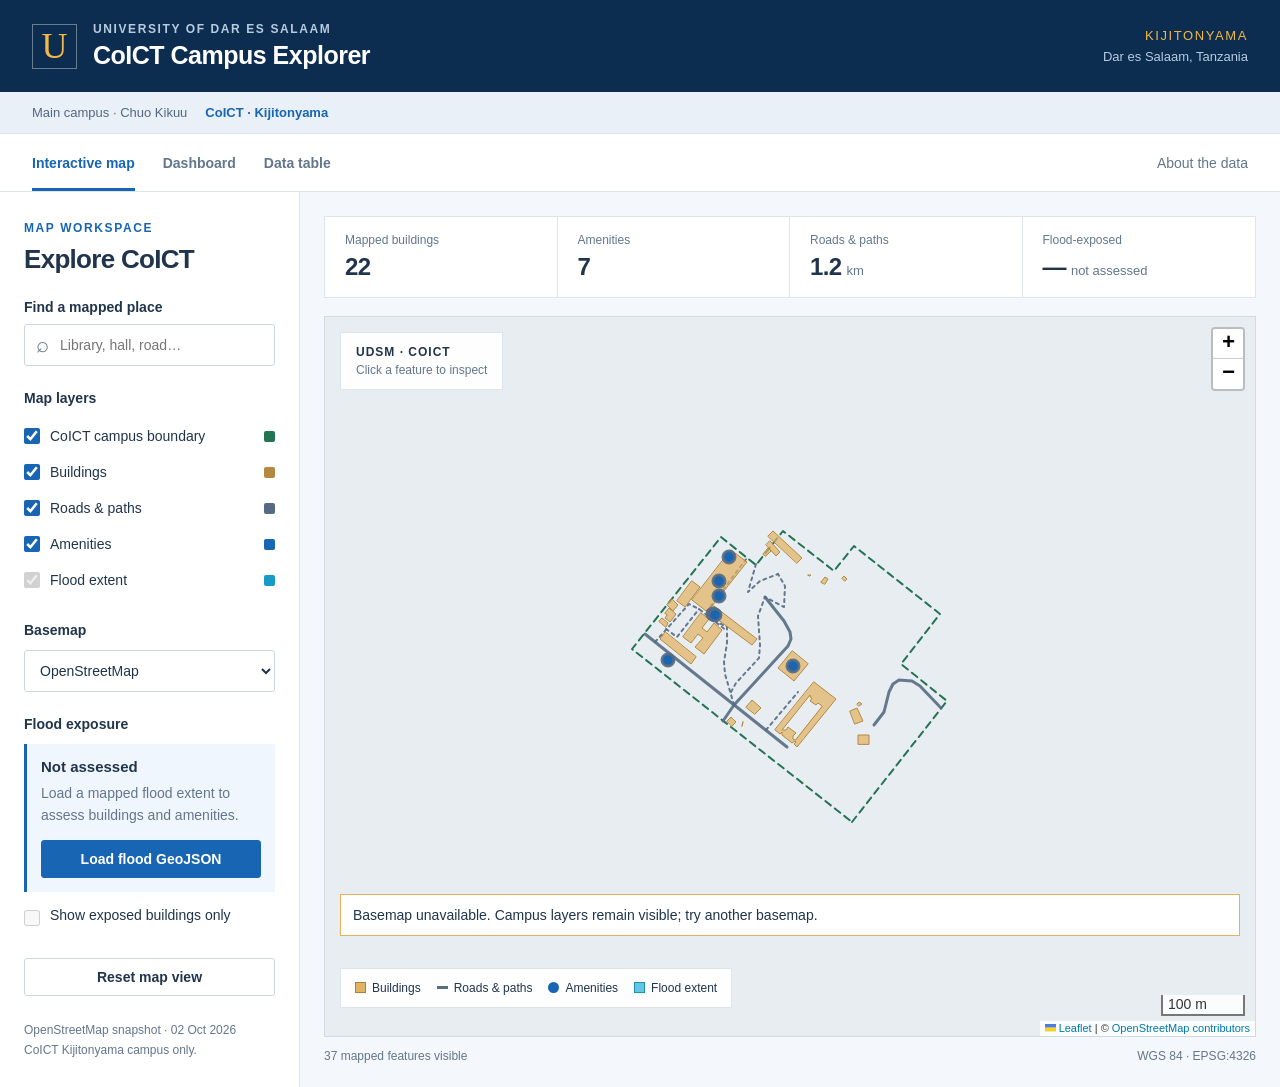
==== docs/coict/index.html @ 193e0d1c "Add complete Main Campus and CoICT explorers with Pages-ready website and source data" ====
<!doctype html>
<html lang="en"><head><meta charset="UTF-8"><meta name="viewport" content="width=device-width,initial-scale=1"><title>UDSM CoICT Campus Explorer</title><meta name="description" content="Explore CoICT Kijitonyama campus buildings, roads and amenities, and assess exposure using a flood-extent GeoJSON layer."><link rel="icon" type="image/svg+xml" href="data:image/svg+xml,%3Csvg xmlns='http://www.w3.org/2000/svg' viewBox='0 0 32 32'%3E%3Crect width='32' height='32' rx='4' fill='%230c2c50'/%3E%3Cpath d='M5 11l11-6 11 6-11 6zM8 17v7h16v-7M16 17v7' fill='none' stroke='%23f2b847' stroke-width='2'/%3E%3C/svg%3E"><link rel="stylesheet" href="../vendor/leaflet.css"><link rel="stylesheet" href="../styles.css"></head>
<body><header class="masthead"><div class="brandmark" aria-hidden="true">U</div><div><div class="eyebrow">UNIVERSITY OF DAR ES SALAAM</div><h1>CoICT Campus Explorer</h1></div><div class="location">KIJITONYAMA <span>Dar es Salaam, Tanzania</span></div></header>
<nav class="campus-nav" aria-label="Choose campus"><a href="../">Main campus · Chuo Kikuu</a><a class="active" aria-current="page" href="./">CoICT · Kijitonyama</a></nav>
<nav class="tabs" aria-label="Explorer views"><button class="active" data-view="map" aria-current="page">Interactive map</button><button data-view="dashboard">Dashboard</button><button data-view="table">Data table</button><button class="about-link" id="aboutBtn">About the data</button></nav>
<div id="loadState" role="status" class="loading">Loading campus map and infrastructure…</div>
<main id="app" hidden><section class="view active" id="view-map"><aside class="sidebar"><div class="sidebar-title"><span class="eyebrow">MAP WORKSPACE</span><h2>Explore CoICT</h2></div><label for="search" class="field-label">Find a mapped place</label><div class="searchbox"><span aria-hidden="true">⌕</span><input id="search" placeholder="Library, hall, road…" type="search"></div><div class="section-label">Map layers</div><div id="layerControls"></div><div class="section-label">Basemap</div><select id="basemap" aria-label="Basemap"><option value="street">OpenStreetMap</option><option value="light">Light map · CARTO</option><option value="satellite">Satellite · Esri</option></select><div class="section-label">Flood exposure</div><div class="flood-info"><strong id="floodLabel">Not assessed</strong><p id="floodDescription">Load a mapped flood extent to assess buildings and amenities.</p><label class="button primary file-button" for="floodFile">Load flood GeoJSON<input id="floodFile" type="file" accept=".geojson,.json,application/geo+json,application/json"></label><button id="clearFlood" class="textbutton" hidden>Remove flood layer</button></div><label class="checkrow exposure-only"><input type="checkbox" id="exposedOnly" disabled><span>Show exposed buildings only</span></label><p id="analysisStatus" role="status" class="notice"></p><button id="reset" class="button full">Reset map view</button><div class="source-note">OpenStreetMap snapshot · 02 Oct 2026<br>CoICT Kijitonyama campus only.</div></aside><div class="map-workspace"><div class="map-summary" id="mapSummary"></div><div class="map-frame"><div id="map" role="region" aria-label="Interactive map of UDSM CoICT Kijitonyama Campus"></div><div class="map-caption">UDSM · COICT <span>Click a feature to inspect</span></div><div class="legend" aria-label="Map legend"><span><i class="legend-building"></i>Buildings</span><span><i class="legend-road"></i>Roads & paths</span><span><i class="legend-amenity"></i>Amenities</span><span><i class="legend-flood"></i>Flood extent</span></div><div id="tileWarning" class="tile-warning" hidden>Basemap unavailable. Campus layers remain visible; try another basemap.</div></div><div class="map-foot"><span id="visibleCount"></span><span>WGS 84 · EPSG:4326</span></div></div></section>
<section class="view page" id="view-dashboard"><div class="page-heading"><div class="eyebrow">CAMPUS OVERVIEW</div><h2>Infrastructure & exposure</h2><p>Mapped features within the CoICT Kijitonyama campus boundary.</p></div><div id="metrics" class="metrics"></div><div class="dashboard-grid"><article class="panel"><div class="panel-header"><h3>Buildings by recorded type</h3><span>Footprints</span></div><div id="buildingChart"></div></article><article class="panel"><div class="panel-header"><h3>Amenities by category</h3><span>Mapped features</span></div><div id="amenityChart"></div></article><article class="panel"><div class="panel-header"><h3>Road & path network</h3><span>Length in km</span></div><div id="roadChart"></div></article><article class="panel exposure-panel"><div class="panel-header"><h3>Flood exposure</h3><span id="floodTag">No layer loaded</span></div><div id="floodPanel"></div></article></div><div class="dashboard-note">A missing map feature does not mean a facility does not exist. Exposure is geometric overlap with the supplied flood polygon; it does not describe flood depth, damage or building safety.</div></section>
<section class="view page" id="view-table"><div class="page-heading"><div class="eyebrow">CAMPUS RECORDS</div><h2>Infrastructure data</h2><p>Inspect mapped records and export the current selection.</p></div><div class="table-tools"><label>Feature layer<select id="tableLayer"><option value="amenities">Amenities</option><option value="buildings">Buildings</option><option value="roads">Roads & paths</option></select></label><label class="table-search">Search records<input id="tableSearch" type="search" placeholder="Search name, type or OSM ID"></label><button id="export" class="button primary">Download CSV</button></div><div class="table-wrap"><table><thead><tr><th scope="col"><button data-sort="name">Name ↕</button></th><th scope="col"><button data-sort="category">Type ↕</button></th><th scope="col">OSM ID</th><th scope="col">Flood exposure</th><th scope="col">Map</th></tr></thead><tbody id="records"></tbody></table></div><div class="pagination"><span id="tableCount"></span><div><button id="prev" class="button">Previous</button><span id="pageNumber"></span><button id="next" class="button">Next</button></div></div></section></main>
<dialog id="about"><div class="dialog-heading"><h2>About the data</h2><button id="closeAbout" aria-label="Close data information">×</button></div><p>An independent campus explorer inspired by the Tabata Flood & Infrastructure Explorer. This is not an official UDSM service.</p><h3>Campus infrastructure</h3><p>OpenStreetMap snapshot retrieved on 2 October 2026. Features are selected within the mapped CoICT Kijitonyama campus polygon in OpenStreetMap (way 478260661). This is a community-mapped campus extent, not a surveyed university ownership boundary. Roads are clipped to this boundary; buildings are selected by a point inside each footprint.</p><p>Counts represent mapped OSM objects. Missing features, unnamed buildings and duplicated facility records are possible. “Unspecified” means the source records a building without a specific type.</p><h3>Flood analysis</h3><p>No flood hazard dataset is bundled. Load a WGS 84 (EPSG:4326) GeoJSON Polygon or MultiPolygon, Feature or FeatureCollection exported from QGIS. Maximum file size: 5 MB. Mixed geometry collections are not accepted.</p><p>A building is exposed if any part of its footprint intersects a supplied flood polygon. An amenity is exposed if its mapped point is within or on a flood polygon. Analysis runs locally in your browser; files are not uploaded. Results are not a flood forecast or a safety assessment.</p><div class="source-links"><a href="https://www.openstreetmap.org/way/478260661" target="_blank" rel="noopener">OSM CoICT campus boundary</a><a href="https://www.udsm.ac.tz/directorate-students-services/coict-hostels" target="_blank" rel="noopener">UDSM CoICT information</a><a href="https://www.openstreetmap.org/copyright" target="_blank" rel="noopener">© OpenStreetMap contributors · ODbL</a></div></dialog>
<script src="../vendor/leaflet.js"></script><script src="../vendor/turf.min.js"></script><script src="../analysis.js"></script><script src="config.js"></script><script src="../app.js"></script></body></html>
---- docs/vendor/leaflet.css ----
/* required styles */

.leaflet-pane,
.leaflet-tile,
.leaflet-marker-icon,
.leaflet-marker-shadow,
.leaflet-tile-container,
.leaflet-pane > svg,
.leaflet-pane > canvas,
.leaflet-zoom-box,
.leaflet-image-layer,
.leaflet-layer {
	position: absolute;
	left: 0;
	top: 0;
	}
.leaflet-container {
	overflow: hidden;
	}
.leaflet-tile,
.leaflet-marker-icon,
.leaflet-marker-shadow {
	-webkit-user-select: none;
	   -moz-user-select: none;
	        user-select: none;
	  -webkit-user-drag: none;
	}
/* Prevents IE11 from highlighting tiles in blue */
.leaflet-tile::selection {
	background: transparent;
}
/* Safari renders non-retina tile on retina better with this, but Chrome is worse */
.leaflet-safari .leaflet-tile {
	image-rendering: -webkit-optimize-contrast;
	}
/* hack that prevents hw layers "stretching" when loading new tiles */
.leaflet-safari .leaflet-tile-container {
	width: 1600px;
	height: 1600px;
	-webkit-transform-origin: 0 0;
	}
.leaflet-marker-icon,
.leaflet-marker-shadow {
	display: block;
	}
/* .leaflet-container svg: reset svg max-width decleration shipped in Joomla! (joomla.org) 3.x */
/* .leaflet-container img: map is broken in FF if you have max-width: 100% on tiles */
.leaflet-container .leaflet-overlay-pane svg {
	max-width: none !important;
	max-height: none !important;
	}
.leaflet-container .leaflet-marker-pane img,
.leaflet-container .leaflet-shadow-pane img,
.leaflet-container .leaflet-tile-pane img,
.leaflet-container img.leaflet-image-layer,
.leaflet-container .leaflet-tile {
	max-width: none !important;
	max-height: none !important;
	width: auto;
	padding: 0;
	}

.leaflet-container img.leaflet-tile {
	/* See: https://bugs.chromium.org/p/chromium/issues/detail?id=600120 */
	mix-blend-mode: plus-lighter;
}

.leaflet-container.leaflet-touch-zoom {
	-ms-touch-action: pan-x pan-y;
	touch-action: pan-x pan-y;
	}
.leaflet-container.leaflet-touch-drag {
	-ms-touch-action: pinch-zoom;
	/* Fallback for FF which doesn't support pinch-zoom */
	touch-action: none;
	touch-action: pinch-zoom;
}
.leaflet-container.leaflet-touch-drag.leaflet-touch-zoom {
	-ms-touch-action: none;
	touch-action: none;
}
.leaflet-container {
	-webkit-tap-highlight-color: transparent;
}
.leaflet-container a {
	-webkit-tap-highlight-color: rgba(51, 181, 229, 0.4);
}
.leaflet-tile {
	filter: inherit;
	visibility: hidden;
	}
.leaflet-tile-loaded {
	visibility: inherit;
	}
.leaflet-zoom-box {
	width: 0;
	height: 0;
	-moz-box-sizing: border-box;
	     box-sizing: border-box;
	z-index: 800;
	}
/* workaround for https://bugzilla.mozilla.org/show_bug.cgi?id=888319 */
.leaflet-overlay-pane svg {
	-moz-user-select: none;
	}

.leaflet-pane         { z-index: 400; }

.leaflet-tile-pane    { z-index: 200; }
.leaflet-overlay-pane { z-index: 400; }
.leaflet-shadow-pane  { z-index: 500; }
.leaflet-marker-pane  { z-index: 600; }
.leaflet-tooltip-pane   { z-index: 650; }
.leaflet-popup-pane   { z-index: 700; }

.leaflet-map-pane canvas { z-index: 100; }
.leaflet-map-pane svg    { z-index: 200; }

.leaflet-vml-shape {
	width: 1px;
	height: 1px;
	}
.lvml {
	behavior: url(#default#VML);
	display: inline-block;
	position: absolute;
	}


/* control positioning */

.leaflet-control {
	position: relative;
	z-index: 800;
	pointer-events: visiblePainted; /* IE 9-10 doesn't have auto */
	pointer-events: auto;
	}
.leaflet-top,
.leaflet-bottom {
	position: absolute;
	z-index: 1000;
	pointer-events: none;
	}
.leaflet-top {
	top: 0;
	}
.leaflet-right {
	right: 0;
	}
.leaflet-bottom {
	bottom: 0;
	}
.leaflet-left {
	left: 0;
	}
.leaflet-control {
	float: left;
	clear: both;
	}
.leaflet-right .leaflet-control {
	float: right;
	}
.leaflet-top .leaflet-control {
	margin-top: 10px;
	}
.leaflet-bottom .leaflet-control {
	margin-bottom: 10px;
	}
.leaflet-left .leaflet-control {
	margin-left: 10px;
	}
.leaflet-right .leaflet-control {
	margin-right: 10px;
	}


/* zoom and fade animations */

.leaflet-fade-anim .leaflet-popup {
	opacity: 0;
	-webkit-transition: opacity 0.2s linear;
	   -moz-transition: opacity 0.2s linear;
	        transition: opacity 0.2s linear;
	}
.leaflet-fade-anim .leaflet-map-pane .leaflet-popup {
	opacity: 1;
	}
.leaflet-zoom-animated {
	-webkit-transform-origin: 0 0;
	    -ms-transform-origin: 0 0;
	        transform-origin: 0 0;
	}
svg.leaflet-zoom-animated {
	will-change: transform;
}

.leaflet-zoom-anim .leaflet-zoom-animated {
	-webkit-transition: -webkit-transform 0.25s cubic-bezier(0,0,0.25,1);
	   -moz-transition:    -moz-transform 0.25s cubic-bezier(0,0,0.25,1);
	        transition:         transform 0.25s cubic-bezier(0,0,0.25,1);
	}
.leaflet-zoom-anim .leaflet-tile,
.leaflet-pan-anim .leaflet-tile {
	-webkit-transition: none;
	   -moz-transition: none;
	        transition: none;
	}

.leaflet-zoom-anim .leaflet-zoom-hide {
	visibility: hidden;
	}


/* cursors */

.leaflet-interactive {
	cursor: pointer;
	}
.leaflet-grab {
	cursor: -webkit-grab;
	cursor:    -moz-grab;
	cursor:         grab;
	}
.leaflet-crosshair,
.leaflet-crosshair .leaflet-interactive {
	cursor: crosshair;
	}
.leaflet-popup-pane,
.leaflet-control {
	cursor: auto;
	}
.leaflet-dragging .leaflet-grab,
.leaflet-dragging .leaflet-grab .leaflet-interactive,
.leaflet-dragging .leaflet-marker-draggable {
	cursor: move;
	cursor: -webkit-grabbing;
	cursor:    -moz-grabbing;
	cursor:         grabbing;
	}

/* marker & overlays interactivity */
.leaflet-marker-icon,
.leaflet-marker-shadow,
.leaflet-image-layer,
.leaflet-pane > svg path,
.leaflet-tile-container {
	pointer-events: none;
	}

.leaflet-marker-icon.leaflet-interactive,
.leaflet-image-layer.leaflet-interactive,
.leaflet-pane > svg path.leaflet-interactive,
svg.leaflet-image-layer.leaflet-interactive path {
	pointer-events: visiblePainted; /* IE 9-10 doesn't have auto */
	pointer-events: auto;
	}

/* visual tweaks */

.leaflet-container {
	background: #ddd;
	outline-offset: 1px;
	}
.leaflet-container a {
	color: #0078A8;
	}
.leaflet-zoom-box {
	border: 2px dotted #38f;
	background: rgba(255,255,255,0.5);
	}


/* general typography */
.leaflet-container {
	font-family: "Helvetica Neue", Arial, Helvetica, sans-serif;
	font-size: 12px;
	font-size: 0.75rem;
	line-height: 1.5;
	}


/* general toolbar styles */

.leaflet-bar {
	box-shadow: 0 1px 5px rgba(0,0,0,0.65);
	border-radius: 4px;
	}
.leaflet-bar a {
	background-color: #fff;
	border-bottom: 1px solid #ccc;
	width: 26px;
	height: 26px;
	line-height: 26px;
	display: block;
	text-align: center;
	text-decoration: none;
	color: black;
	}
.leaflet-bar a,
.leaflet-control-layers-toggle {
	background-position: 50% 50%;
	background-repeat: no-repeat;
	display: block;
	}
.leaflet-bar a:hover,
.leaflet-bar a:focus {
	background-color: #f4f4f4;
	}
.leaflet-bar a:first-child {
	border-top-left-radius: 4px;
	border-top-right-radius: 4px;
	}
.leaflet-bar a:last-child {
	border-bottom-left-radius: 4px;
	border-bottom-right-radius: 4px;
	border-bottom: none;
	}
.leaflet-bar a.leaflet-disabled {
	cursor: default;
	background-color: #f4f4f4;
	color: #bbb;
	}

.leaflet-touch .leaflet-bar a {
	width: 30px;
	height: 30px;
	line-height: 30px;
	}
.leaflet-touch .leaflet-bar a:first-child {
	border-top-left-radius: 2px;
	border-top-right-radius: 2px;
	}
.leaflet-touch .leaflet-bar a:last-child {
	border-bottom-left-radius: 2px;
	border-bottom-right-radius: 2px;
	}

/* zoom control */

.leaflet-control-zoom-in,
.leaflet-control-zoom-out {
	font: bold 18px 'Lucida Console', Monaco, monospace;
	text-indent: 1px;
	}

.leaflet-touch .leaflet-control-zoom-in, .leaflet-touch .leaflet-control-zoom-out  {
	font-size: 22px;
	}


/* layers control */

.leaflet-control-layers {
	box-shadow: 0 1px 5px rgba(0,0,0,0.4);
	background: #fff;
	border-radius: 5px;
	}
.leaflet-control-layers-toggle {
	background-image: url(images/layers.png);
	width: 36px;
	height: 36px;
	}
.leaflet-retina .leaflet-control-layers-toggle {
	background-image: url(images/layers-2x.png);
	background-size: 26px 26px;
	}
.leaflet-touch .leaflet-control-layers-toggle {
	width: 44px;
	height: 44px;
	}
.leaflet-control-layers .leaflet-control-layers-list,
.leaflet-control-layers-expanded .leaflet-control-layers-toggle {
	display: none;
	}
.leaflet-control-layers-expanded .leaflet-control-layers-list {
	display: block;
	position: relative;
	}
.leaflet-control-layers-expanded {
	padding: 6px 10px 6px 6px;
	color: #333;
	background: #fff;
	}
.leaflet-control-layers-scrollbar {
	overflow-y: scroll;
	overflow-x: hidden;
	padding-right: 5px;
	}
.leaflet-control-layers-selector {
	margin-top: 2px;
	position: relative;
	top: 1px;
	}
.leaflet-control-layers label {
	display: block;
	font-size: 13px;
	font-size: 1.08333em;
	}
.leaflet-control-layers-separator {
	height: 0;
	border-top: 1px solid #ddd;
	margin: 5px -10px 5px -6px;
	}

/* Default icon URLs */
.leaflet-default-icon-path { /* used only in path-guessing heuristic, see L.Icon.Default */
	background-image: url(images/marker-icon.png);
	}


/* attribution and scale controls */

.leaflet-container .leaflet-control-attribution {
	background: #fff;
	background: rgba(255, 255, 255, 0.8);
	margin: 0;
	}
.leaflet-control-attribution,
.leaflet-control-scale-line {
	padding: 0 5px;
	color: #333;
	line-height: 1.4;
	}
.leaflet-control-attribution a {
	text-decoration: none;
	}
.leaflet-control-attribution a:hover,
.leaflet-control-attribution a:focus {
	text-decoration: underline;
	}
.leaflet-attribution-flag {
	display: inline !important;
	vertical-align: baseline !important;
	width: 1em;
	height: 0.6669em;
	}
.leaflet-left .leaflet-control-scale {
	margin-left: 5px;
	}
.leaflet-bottom .leaflet-control-scale {
	margin-bottom: 5px;
	}
.leaflet-control-scale-line {
	border: 2px solid #777;
	border-top: none;
	line-height: 1.1;
	padding: 2px 5px 1px;
	white-space: nowrap;
	-moz-box-sizing: border-box;
	     box-sizing: border-box;
	background: rgba(255, 255, 255, 0.8);
	text-shadow: 1px 1px #fff;
	}
.leaflet-control-scale-line:not(:first-child) {
	border-top: 2px solid #777;
	border-bottom: none;
	margin-top: -2px;
	}
.leaflet-control-scale-line:not(:first-child):not(:last-child) {
	border-bottom: 2px solid #777;
	}

.leaflet-touch .leaflet-control-attribution,
.leaflet-touch .leaflet-control-layers,
.leaflet-touch .leaflet-bar {
	box-shadow: none;
	}
.leaflet-touch .leaflet-control-layers,
.leaflet-touch .leaflet-bar {
	border: 2px solid rgba(0,0,0,0.2);
	background-clip: padding-box;
	}


/* popup */

.leaflet-popup {
	position: absolute;
	text-align: center;
	margin-bottom: 20px;
	}
.leaflet-popup-content-wrapper {
	padding: 1px;
	text-align: left;
	border-radius: 12px;
	}
.leaflet-popup-content {
	margin: 13px 24px 13px 20px;
	line-height: 1.3;
	font-size: 13px;
	font-size: 1.08333em;
	min-height: 1px;
	}
.leaflet-popup-content p {
	margin: 17px 0;
	margin: 1.3em 0;
	}
.leaflet-popup-tip-container {
	width: 40px;
	height: 20px;
	position: absolute;
	left: 50%;
	margin-top: -1px;
	margin-left: -20px;
	overflow: hidden;
	pointer-events: none;
	}
.leaflet-popup-tip {
	width: 17px;
	height: 17px;
	padding: 1px;

	margin: -10px auto 0;
	pointer-events: auto;

	-webkit-transform: rotate(45deg);
	   -moz-transform: rotate(45deg);
	    -ms-transform: rotate(45deg);
	        transform: rotate(45deg);
	}
.leaflet-popup-content-wrapper,
.leaflet-popup-tip {
	background: white;
	color: #333;
	box-shadow: 0 3px 14px rgba(0,0,0,0.4);
	}
.leaflet-container a.leaflet-popup-close-button {
	position: absolute;
	top: 0;
	right: 0;
	border: none;
	text-align: center;
	width: 24px;
	height: 24px;
	font: 16px/24px Tahoma, Verdana, sans-serif;
	color: #757575;
	text-decoration: none;
	background: transparent;
	}
.leaflet-container a.leaflet-popup-close-button:hover,
.leaflet-container a.leaflet-popup-close-button:focus {
	color: #585858;
	}
.leaflet-popup-scrolled {
	overflow: auto;
	}

.leaflet-oldie .leaflet-popup-content-wrapper {
	-ms-zoom: 1;
	}
.leaflet-oldie .leaflet-popup-tip {
	width: 24px;
	margin: 0 auto;

	-ms-filter: "progid:DXImageTransform.Microsoft.Matrix(M11=0.70710678, M12=0.70710678, M21=-0.70710678, M22=0.70710678)";
	filter: progid:DXImageTransform.Microsoft.Matrix(M11=0.70710678, M12=0.70710678, M21=-0.70710678, M22=0.70710678);
	}

.leaflet-oldie .leaflet-control-zoom,
.leaflet-oldie .leaflet-control-layers,
.leaflet-oldie .leaflet-popup-content-wrapper,
.leaflet-oldie .leaflet-popup-tip {
	border: 1px solid #999;
	}


/* div icon */

.leaflet-div-icon {
	background: #fff;
	border: 1px solid #666;
	}


/* Tooltip */
/* Base styles for the element that has a tooltip */
.leaflet-tooltip {
	position: absolute;
	padding: 6px;
	background-color: #fff;
	border: 1px solid #fff;
	border-radius: 3px;
	color: #222;
	white-space: nowrap;
	-webkit-user-select: none;
	-moz-user-select: none;
	-ms-user-select: none;
	user-select: none;
	pointer-events: none;
	box-shadow: 0 1px 3px rgba(0,0,0,0.4);
	}
.leaflet-tooltip.leaflet-interactive {
	cursor: pointer;
	pointer-events: auto;
	}
.leaflet-tooltip-top:before,
.leaflet-tooltip-bottom:before,
.leaflet-tooltip-left:before,
.leaflet-tooltip-right:before {
	position: absolute;
	pointer-events: none;
	border: 6px solid transparent;
	background: transparent;
	content: "";
	}

/* Directions */

.leaflet-tooltip-bottom {
	margin-top: 6px;
}
.leaflet-tooltip-top {
	margin-top: -6px;
}
.leaflet-tooltip-bottom:before,
.leaflet-tooltip-top:before {
	left: 50%;
	margin-left: -6px;
	}
.leaflet-tooltip-top:before {
	bottom: 0;
	margin-bottom: -12px;
	border-top-color: #fff;
	}
.leaflet-tooltip-bottom:before {
	top: 0;
	margin-top: -12px;
	margin-left: -6px;
	border-bottom-color: #fff;
	}
.leaflet-tooltip-left {
	margin-left: -6px;
}
.leaflet-tooltip-right {
	margin-left: 6px;
}
.leaflet-tooltip-left:before,
.leaflet-tooltip-right:before {
	top: 50%;
	margin-top: -6px;
	}
.leaflet-tooltip-left:before {
	right: 0;
	margin-right: -12px;
	border-left-color: #fff;
	}
.leaflet-tooltip-right:before {
	left: 0;
	margin-left: -12px;
	border-right-color: #fff;
	}

/* Printing */

@media print {
	/* Prevent printers from removing background-images of controls. */
	.leaflet-control {
		-webkit-print-color-adjust: exact;
		print-color-adjust: exact;
		}
	}
---- docs/styles.css ----
:root{--navy:#0c2c50;--blue:#1865b3;--gold:#f2b847;--ink:#20344b;--muted:#63768b;--line:#dce4ed;--bg:#f4f7fb}*{box-sizing:border-box}body{margin:0;font-family:Inter,Arial,sans-serif;color:var(--ink);font-size:16px;background:var(--bg)}button,input,select{font:inherit}button,a,input,select,label.file-button{-webkit-tap-highlight-color:transparent}button{cursor:pointer}button:focus-visible,a:focus-visible,input:focus-visible,select:focus-visible{outline:3px solid var(--gold);outline-offset:3px}button:disabled{cursor:default;opacity:.45}[hidden]{display:none!important}.masthead{height:92px;background:var(--navy);color:white;display:flex;align-items:center;padding:0 32px;gap:16px}.brandmark{width:45px;height:45px;border:1px solid #ffffff60;color:var(--gold);font-family:Georgia,serif;font-size:36px;display:grid;place-items:center}.eyebrow{font-size:12px;font-weight:700;letter-spacing:1.6px}header .eyebrow{color:#b6cce0}h1{font-size:25px;font-weight:600;letter-spacing:-.5px;margin:5px 0 0}.location{margin-left:auto;font-size:13px;color:var(--gold);letter-spacing:1.6px;text-align:right}.location span{display:block;color:#b6cce0;font-size:13px;letter-spacing:0;margin-top:6px}.tabs{display:flex;background:white;border-bottom:1px solid var(--line);padding:0 32px;gap:28px;min-height:58px}.tabs button{background:none;border:0;border-bottom:3px solid transparent;padding:17px 0 14px;font-size:14px;font-weight:600;color:var(--muted)}.tabs button.active{border-color:var(--blue);color:var(--blue)}.tabs .about-link{margin-left:auto;font-weight:400}.loading{padding:90px;text-align:center;color:var(--muted)}.view{display:none}.view.active{display:block}#view-map.active{display:grid;grid-template-columns:300px 1fr;min-height:calc(100dvh - 150px)}.sidebar{background:white;border-right:1px solid var(--line);padding:26px 24px;overflow:auto}.sidebar-title .eyebrow{color:var(--blue)}h2{font-size:26px;letter-spacing:-.7px;font-weight:600;margin:8px 0 24px}.field-label,.section-label{display:block;font-size:14px;font-weight:600}.section-label{margin:24px 0 12px}.searchbox{position:relative;margin-top:9px}.searchbox span{position:absolute;left:12px;top:8px;font-size:22px;color:var(--muted)}input,select{min-height:42px;border:1px solid #cbd7e3;border-radius:3px;background:white;color:var(--ink);padding:9px 11px;font-size:14px;max-width:100%}input[type=search]{width:100%}.searchbox input{padding-left:35px}select{width:100%}.checkrow{display:flex;align-items:center;gap:10px;font-size:14px;min-height:36px}.checkrow input{width:16px;height:16px;min-height:0;accent-color:var(--blue);margin:0}.checkrow .swatch{width:11px;height:11px;margin-left:auto;border-radius:2px}.flood-info{background:#f0f6fd;padding:14px;border-left:3px solid var(--blue)}.flood-info strong{font-size:15px}.flood-info p{font-size:14px;line-height:1.55;margin:7px 0 14px;color:var(--muted)}.button{display:inline-flex;align-items:center;justify-content:center;min-height:38px;padding:9px 14px;border:1px solid #cbd7e3;background:white;border-radius:3px;font-size:14px;font-weight:600;color:var(--ink)}.primary{background:var(--blue);border-color:var(--blue);color:white}.full{width:100%}.file-button{position:relative;cursor:pointer;width:100%}.file-button input{position:absolute;opacity:0;inset:0;width:100%;cursor:pointer}.textbutton{background:none;border:0;color:var(--blue);font-size:13px;padding:10px 0 0}.exposure-only{align-items:flex-start;margin:15px 0}.exposure-only input{margin-top:3px}.notice{font-size:13px;line-height:1.5;color:#9a3929;margin:8px 0}.source-note{font-size:12px;color:var(--muted);line-height:1.65;margin-top:25px}.map-workspace{padding:24px;min-width:0;display:flex;flex-direction:column}.map-summary{display:grid;grid-template-columns:repeat(4,1fr);background:white;border:1px solid var(--line);margin-bottom:18px}.mini-metric{padding:16px 20px;border-right:1px solid var(--line)}.mini-metric:last-child{border:0}.mini-metric span{display:block;font-size:12px;color:var(--muted);margin-bottom:6px}.mini-metric strong{font-size:24px;letter-spacing:-.6px;font-weight:600}.mini-metric small{font-size:13px;color:var(--muted);margin-left:5px}.map-frame{position:relative;flex:1;border:1px solid #ced9e5;min-height:490px}#map{height:100%;min-height:490px;position:absolute;inset:0;background:#e8edf1}.map-caption{position:absolute;left:15px;top:15px;z-index:500;background:#ffffffee;padding:12px 15px;font-size:12px;letter-spacing:1px;font-weight:700;border:1px solid var(--line);pointer-events:none}.map-caption span{display:block;font-size:12px;letter-spacing:0;font-weight:400;color:var(--muted);margin-top:4px}.legend{position:absolute;bottom:28px;left:15px;z-index:500;background:#fffffff2;padding:12px 14px;font-size:12px;border:1px solid var(--line);display:flex;gap:16px;flex-wrap:wrap;pointer-events:none}.legend span{display:flex;align-items:center;gap:6px}.legend i{width:11px;height:11px;display:inline-block}.legend-building{background:#e1b363;border:1px solid #ad8139}.legend-road{background:#596d82;height:3px!important}.legend-amenity{background:#1865b3;border-radius:50%}.legend-flood{background:#67c4e2;border:1px solid #1b91b5}.map-foot{font-size:12px;color:var(--muted);display:flex;justify-content:space-between;padding-top:12px;gap:8px}.leaflet-container{font:14px Arial,sans-serif}.leaflet-popup-content{line-height:1.6;min-width:180px}.leaflet-popup-content h3{margin:0 0 6px;font-size:16px}.leaflet-popup-content p{margin:4px 0}.leaflet-control-attribution{font-size:11px}.tile-warning{position:absolute;bottom:100px;left:15px;right:15px;background:white;padding:12px;z-index:500;font-size:14px;border:1px solid #e5b15c}.page{max-width:1500px;margin:auto;padding:34px 40px}.page-heading .eyebrow{color:var(--blue)}.page-heading h2{font-size:30px;margin:8px 0}.page-heading p{color:var(--muted);font-size:14px;margin:0 0 25px;line-height:1.5}.metrics{display:grid;grid-template-columns:repeat(4,1fr);gap:18px;margin-bottom:24px}.metric{background:white;border:1px solid var(--line);padding:22px}.metric span{font-size:14px;color:var(--muted)}.metric strong{display:block;font-size:34px;font-weight:600;margin:12px 0 8px;letter-spacing:-1px}.metric small{font-size:12px;color:var(--muted)}.dashboard-grid{display:grid;grid-template-columns:1fr 1fr;gap:22px}.panel{background:white;border:1px solid var(--line);padding:24px;min-width:0}.panel-header{display:flex;align-items:flex-start;gap:10px;margin-bottom:24px;justify-content:space-between}.panel h3{font-size:17px;margin:0;font-weight:600}.panel-header span{font-size:12px;color:var(--muted);white-space:nowrap}.bar-row{display:grid;grid-template-columns:135px 1fr 45px;gap:12px;align-items:center;margin:14px 0;font-size:13px}.bar-name{overflow:hidden;text-overflow:ellipsis;white-space:nowrap}.bar-track{background:#edf2f8;height:12px}.bar-fill{background:var(--blue);height:100%;min-width:1px}.bar-value{text-align:right;font-variant-numeric:tabular-nums}.exposure-panel .empty-state{min-height:195px;display:flex;flex-direction:column;justify-content:center;align-items:flex-start}.empty-state strong{font-size:24px;font-weight:500}.empty-state p{font-size:14px;line-height:1.65;color:var(--muted);max-width:380px}.exposure-breakdown{display:grid;grid-template-columns:1fr 1fr;gap:16px}.exposure-breakdown strong{font-size:32px;font-weight:500;display:block;color:var(--blue)}.exposure-breakdown span{font-size:14px;color:var(--muted)}.dashboard-note{color:var(--muted);font-size:13px;line-height:1.6;border-top:1px solid var(--line);padding-top:18px;margin-top:24px}.table-tools{display:flex;gap:20px;align-items:flex-end;margin:24px 0}.table-tools label{font-size:14px;display:block}.table-tools select,.table-tools input{display:block;margin-top:8px;min-width:210px}.table-search{flex:1}.table-tools .button{min-height:42px}.table-wrap{background:white;overflow:auto;border:1px solid var(--line)}table{border-collapse:collapse;width:100%;font-size:14px}th,td{text-align:left;padding:15px 18px;border-bottom:1px solid var(--line)}th{background:#edf3f9;color:#476079;font-size:12px;white-space:nowrap}th button{border:0;background:none;padding:0;color:inherit;font:inherit}td:first-child{min-width:220px}td small{color:var(--muted)}td a{color:var(--blue)}.badge{font-size:12px;padding:4px 7px;background:#f0f4f8;color:#597087;white-space:nowrap}.badge.exposed{color:#a24228;background:#fff0e9}.pagination{display:flex;justify-content:space-between;align-items:center;margin-top:18px;font-size:13px;color:var(--muted);gap:16px}.pagination>div{display:flex;align-items:center;gap:14px}dialog{border:1px solid var(--line);border-radius:4px;max-width:640px;width:calc(100% - 32px);padding:28px;color:var(--ink);max-height:85dvh}dialog::backdrop{background:#0c2c5070}.dialog-heading{display:flex;align-items:center;justify-content:space-between}.dialog-heading h2{font-size:24px;margin:0}.dialog-heading button{background:none;border:0;font-size:28px;color:var(--muted)}dialog p{font-size:14px;line-height:1.7;color:var(--muted)}dialog h3{font-size:16px;margin:22px 0 8px}.source-links{display:flex;flex-direction:column;gap:12px;font-size:14px}.source-links a{color:var(--blue)}@media(min-width:1500px){#view-map.active{grid-template-columns:320px 1fr}.sidebar{padding:30px}.map-frame{min-height:590px}}@media(max-width:1000px){.map-summary{grid-template-columns:1fr 1fr}.mini-metric{border-bottom:1px solid var(--line)}.metrics{grid-template-columns:1fr 1fr}.bar-row{grid-template-columns:115px 1fr 40px}.panel-header{display:block}.panel-header span{display:block;margin-top:8px}.legend{max-width:85%;gap:8px 14px}}@media(max-width:720px){.masthead{padding:18px;height:auto;min-height:90px;gap:12px}.brandmark{width:36px;height:40px;font-size:29px}header .eyebrow{font-size:10px;letter-spacing:.8px}h1{font-size:22px}.location{display:none}.tabs{padding:0 18px;gap:20px;flex-wrap:wrap}.tabs button{font-size:13px}.tabs .about-link{margin-left:0;font-size:12px}.tabs button:nth-child(4){display:none}#view-map.active{display:flex;flex-direction:column}.sidebar{padding:20px;border-bottom:1px solid var(--line);display:grid;grid-template-columns:1fr 1fr;gap:12px 16px}.sidebar-title{grid-column:1/-1}.sidebar h2{margin:5px 0 2px}.sidebar .field-label{grid-column:1/-1}.searchbox{grid-column:1/-1;margin-top:0}.sidebar .section-label{grid-column:1/-1;margin:12px 0 0}#layerControls{grid-column:1/-1;display:grid;grid-template-columns:1fr 1fr;gap:0 20px}#basemap,.flood-info,.notice,.source-note{grid-column:1/-1}.source-note{margin:0}.exposure-only{margin:0;font-size:13px}.sidebar .full{align-self:start}.map-workspace{padding:16px}.mini-metric{padding:12px 14px}.mini-metric strong{font-size:23px}.map-frame{min-height:540px}.map-caption{left:10px;top:10px;padding:10px}.legend{left:10px;max-width:90%;gap:10px;font-size:11px}.page{padding:24px 18px}.metrics{gap:12px}.metric{padding:16px}.metric strong{font-size:28px}.dashboard-grid{grid-template-columns:1fr}.panel{padding:20px}.table-tools{flex-wrap:wrap;gap:14px}.table-tools label{width:100%}.table-tools select,.table-tools input{width:100%}.table-tools .button{width:100%}.pagination{flex-wrap:wrap}th,td{padding:12px}.map-foot{font-size:11px}.page-heading h2{font-size:27px}}@media(prefers-reduced-motion:no-preference){.tabs button,.button{transition:background .15s,color .15s}.button:hover{filter:brightness(.96)}}

.campus-nav{display:flex;align-items:center;gap:18px;min-height:42px;background:#e9f0f8;padding:0 32px;border-bottom:1px solid var(--line)}.campus-nav a{font-size:13px;color:#52687f;text-decoration:none;padding:10px 0}.campus-nav a.active{font-weight:700;color:var(--blue)}#view-map.active{min-height:calc(100dvh - 192px)}@media(max-width:720px){.campus-nav{padding:0 18px;gap:18px;flex-wrap:wrap}.campus-nav a{font-size:12px}}
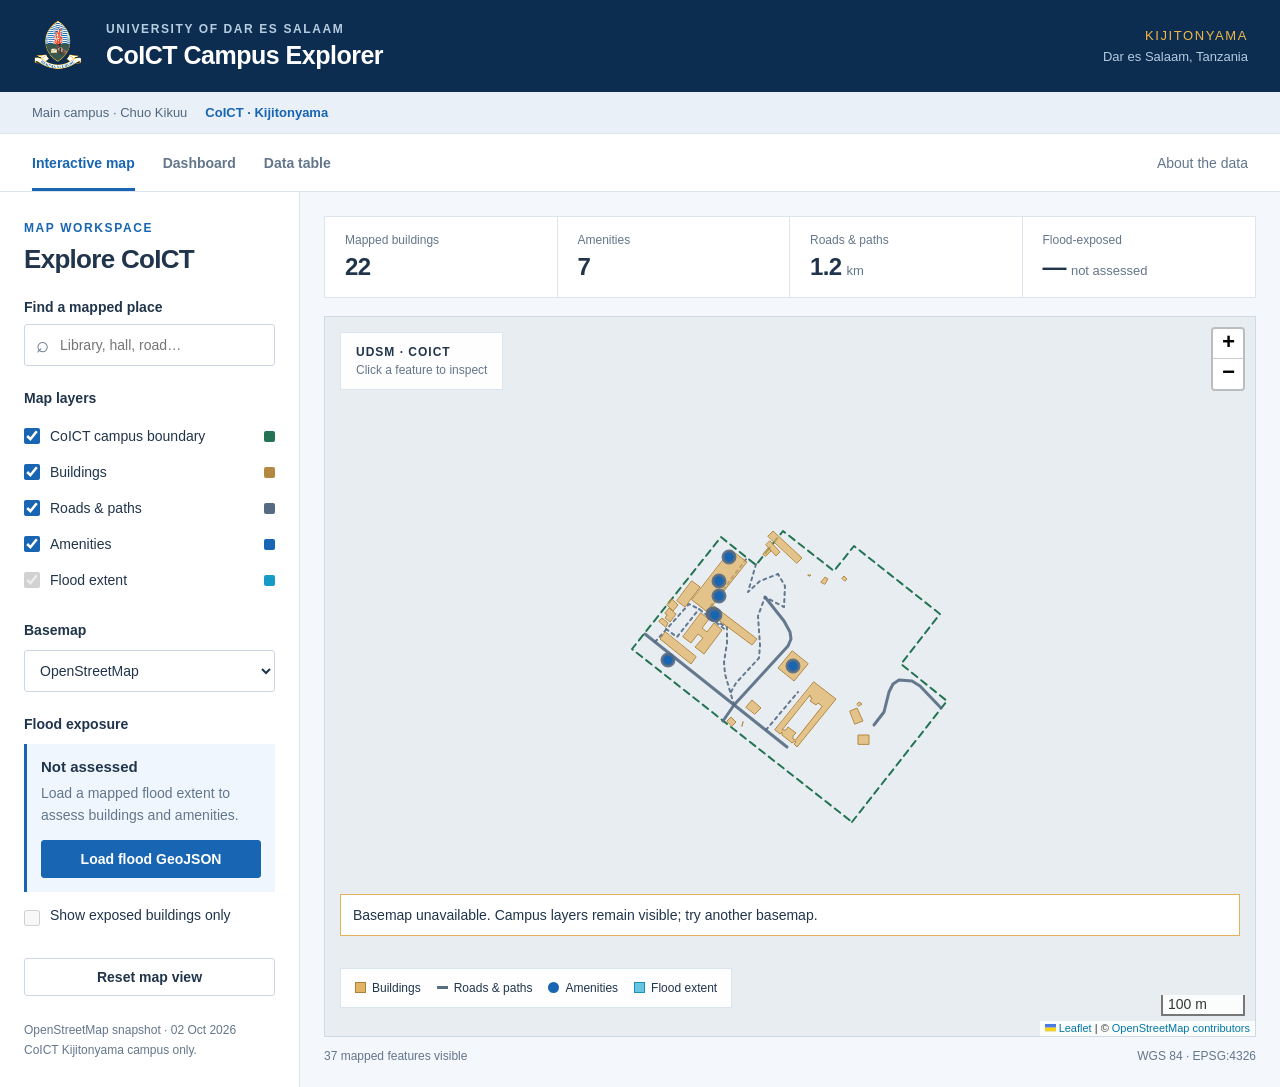
==== commit 7c2bc1af: "Use transparent UDSM crest in both campus headers and as favicon" ====
--- a/docs/coict/index.html
+++ b/docs/coict/index.html
@@ -1,6 +1,6 @@
 <!doctype html>
-<html lang="en"><head><meta charset="UTF-8"><meta name="viewport" content="width=device-width,initial-scale=1"><title>UDSM CoICT Campus Explorer</title><meta name="description" content="Explore CoICT Kijitonyama campus buildings, roads and amenities, and assess exposure using a flood-extent GeoJSON layer."><link rel="icon" type="image/svg+xml" href="data:image/svg+xml,%3Csvg xmlns='http://www.w3.org/2000/svg' viewBox='0 0 32 32'%3E%3Crect width='32' height='32' rx='4' fill='%230c2c50'/%3E%3Cpath d='M5 11l11-6 11 6-11 6zM8 17v7h16v-7M16 17v7' fill='none' stroke='%23f2b847' stroke-width='2'/%3E%3C/svg%3E"><link rel="stylesheet" href="../vendor/leaflet.css"><link rel="stylesheet" href="../styles.css"></head>
-<body><header class="masthead"><div class="brandmark" aria-hidden="true">U</div><div><div class="eyebrow">UNIVERSITY OF DAR ES SALAAM</div><h1>CoICT Campus Explorer</h1></div><div class="location">KIJITONYAMA <span>Dar es Salaam, Tanzania</span></div></header>
+<html lang="en"><head><meta charset="UTF-8"><meta name="viewport" content="width=device-width,initial-scale=1"><title>UDSM CoICT Campus Explorer</title><meta name="description" content="Explore CoICT Kijitonyama campus buildings, roads and amenities, and assess exposure using a flood-extent GeoJSON layer."><link rel="icon" type="image/png" href="../assets/udsm-logo.png"><link rel="stylesheet" href="../vendor/leaflet.css"><link rel="stylesheet" href="../styles.css"></head>
+<body><header class="masthead"><img class="brandmark" src="../assets/udsm-logo.png" alt="University of Dar es Salaam crest" width="58" height="64"><div><div class="eyebrow">UNIVERSITY OF DAR ES SALAAM</div><h1>CoICT Campus Explorer</h1></div><div class="location">KIJITONYAMA <span>Dar es Salaam, Tanzania</span></div></header>
 <nav class="campus-nav" aria-label="Choose campus"><a href="../">Main campus · Chuo Kikuu</a><a class="active" aria-current="page" href="./">CoICT · Kijitonyama</a></nav>
 <nav class="tabs" aria-label="Explorer views"><button class="active" data-view="map" aria-current="page">Interactive map</button><button data-view="dashboard">Dashboard</button><button data-view="table">Data table</button><button class="about-link" id="aboutBtn">About the data</button></nav>
 <div id="loadState" role="status" class="loading">Loading campus map and infrastructure…</div>
--- a/docs/styles.css
+++ b/docs/styles.css
@@ -1,3 +1,3 @@
-:root{--navy:#0c2c50;--blue:#1865b3;--gold:#f2b847;--ink:#20344b;--muted:#63768b;--line:#dce4ed;--bg:#f4f7fb}*{box-sizing:border-box}body{margin:0;font-family:Inter,Arial,sans-serif;color:var(--ink);font-size:16px;background:var(--bg)}button,input,select{font:inherit}button,a,input,select,label.file-button{-webkit-tap-highlight-color:transparent}button{cursor:pointer}button:focus-visible,a:focus-visible,input:focus-visible,select:focus-visible{outline:3px solid var(--gold);outline-offset:3px}button:disabled{cursor:default;opacity:.45}[hidden]{display:none!important}.masthead{height:92px;background:var(--navy);color:white;display:flex;align-items:center;padding:0 32px;gap:16px}.brandmark{width:45px;height:45px;border:1px solid #ffffff60;color:var(--gold);font-family:Georgia,serif;font-size:36px;display:grid;place-items:center}.eyebrow{font-size:12px;font-weight:700;letter-spacing:1.6px}header .eyebrow{color:#b6cce0}h1{font-size:25px;font-weight:600;letter-spacing:-.5px;margin:5px 0 0}.location{margin-left:auto;font-size:13px;color:var(--gold);letter-spacing:1.6px;text-align:right}.location span{display:block;color:#b6cce0;font-size:13px;letter-spacing:0;margin-top:6px}.tabs{display:flex;background:white;border-bottom:1px solid var(--line);padding:0 32px;gap:28px;min-height:58px}.tabs button{background:none;border:0;border-bottom:3px solid transparent;padding:17px 0 14px;font-size:14px;font-weight:600;color:var(--muted)}.tabs button.active{border-color:var(--blue);color:var(--blue)}.tabs .about-link{margin-left:auto;font-weight:400}.loading{padding:90px;text-align:center;color:var(--muted)}.view{display:none}.view.active{display:block}#view-map.active{display:grid;grid-template-columns:300px 1fr;min-height:calc(100dvh - 150px)}.sidebar{background:white;border-right:1px solid var(--line);padding:26px 24px;overflow:auto}.sidebar-title .eyebrow{color:var(--blue)}h2{font-size:26px;letter-spacing:-.7px;font-weight:600;margin:8px 0 24px}.field-label,.section-label{display:block;font-size:14px;font-weight:600}.section-label{margin:24px 0 12px}.searchbox{position:relative;margin-top:9px}.searchbox span{position:absolute;left:12px;top:8px;font-size:22px;color:var(--muted)}input,select{min-height:42px;border:1px solid #cbd7e3;border-radius:3px;background:white;color:var(--ink);padding:9px 11px;font-size:14px;max-width:100%}input[type=search]{width:100%}.searchbox input{padding-left:35px}select{width:100%}.checkrow{display:flex;align-items:center;gap:10px;font-size:14px;min-height:36px}.checkrow input{width:16px;height:16px;min-height:0;accent-color:var(--blue);margin:0}.checkrow .swatch{width:11px;height:11px;margin-left:auto;border-radius:2px}.flood-info{background:#f0f6fd;padding:14px;border-left:3px solid var(--blue)}.flood-info strong{font-size:15px}.flood-info p{font-size:14px;line-height:1.55;margin:7px 0 14px;color:var(--muted)}.button{display:inline-flex;align-items:center;justify-content:center;min-height:38px;padding:9px 14px;border:1px solid #cbd7e3;background:white;border-radius:3px;font-size:14px;font-weight:600;color:var(--ink)}.primary{background:var(--blue);border-color:var(--blue);color:white}.full{width:100%}.file-button{position:relative;cursor:pointer;width:100%}.file-button input{position:absolute;opacity:0;inset:0;width:100%;cursor:pointer}.textbutton{background:none;border:0;color:var(--blue);font-size:13px;padding:10px 0 0}.exposure-only{align-items:flex-start;margin:15px 0}.exposure-only input{margin-top:3px}.notice{font-size:13px;line-height:1.5;color:#9a3929;margin:8px 0}.source-note{font-size:12px;color:var(--muted);line-height:1.65;margin-top:25px}.map-workspace{padding:24px;min-width:0;display:flex;flex-direction:column}.map-summary{display:grid;grid-template-columns:repeat(4,1fr);background:white;border:1px solid var(--line);margin-bottom:18px}.mini-metric{padding:16px 20px;border-right:1px solid var(--line)}.mini-metric:last-child{border:0}.mini-metric span{display:block;font-size:12px;color:var(--muted);margin-bottom:6px}.mini-metric strong{font-size:24px;letter-spacing:-.6px;font-weight:600}.mini-metric small{font-size:13px;color:var(--muted);margin-left:5px}.map-frame{position:relative;flex:1;border:1px solid #ced9e5;min-height:490px}#map{height:100%;min-height:490px;position:absolute;inset:0;background:#e8edf1}.map-caption{position:absolute;left:15px;top:15px;z-index:500;background:#ffffffee;padding:12px 15px;font-size:12px;letter-spacing:1px;font-weight:700;border:1px solid var(--line);pointer-events:none}.map-caption span{display:block;font-size:12px;letter-spacing:0;font-weight:400;color:var(--muted);margin-top:4px}.legend{position:absolute;bottom:28px;left:15px;z-index:500;background:#fffffff2;padding:12px 14px;font-size:12px;border:1px solid var(--line);display:flex;gap:16px;flex-wrap:wrap;pointer-events:none}.legend span{display:flex;align-items:center;gap:6px}.legend i{width:11px;height:11px;display:inline-block}.legend-building{background:#e1b363;border:1px solid #ad8139}.legend-road{background:#596d82;height:3px!important}.legend-amenity{background:#1865b3;border-radius:50%}.legend-flood{background:#67c4e2;border:1px solid #1b91b5}.map-foot{font-size:12px;color:var(--muted);display:flex;justify-content:space-between;padding-top:12px;gap:8px}.leaflet-container{font:14px Arial,sans-serif}.leaflet-popup-content{line-height:1.6;min-width:180px}.leaflet-popup-content h3{margin:0 0 6px;font-size:16px}.leaflet-popup-content p{margin:4px 0}.leaflet-control-attribution{font-size:11px}.tile-warning{position:absolute;bottom:100px;left:15px;right:15px;background:white;padding:12px;z-index:500;font-size:14px;border:1px solid #e5b15c}.page{max-width:1500px;margin:auto;padding:34px 40px}.page-heading .eyebrow{color:var(--blue)}.page-heading h2{font-size:30px;margin:8px 0}.page-heading p{color:var(--muted);font-size:14px;margin:0 0 25px;line-height:1.5}.metrics{display:grid;grid-template-columns:repeat(4,1fr);gap:18px;margin-bottom:24px}.metric{background:white;border:1px solid var(--line);padding:22px}.metric span{font-size:14px;color:var(--muted)}.metric strong{display:block;font-size:34px;font-weight:600;margin:12px 0 8px;letter-spacing:-1px}.metric small{font-size:12px;color:var(--muted)}.dashboard-grid{display:grid;grid-template-columns:1fr 1fr;gap:22px}.panel{background:white;border:1px solid var(--line);padding:24px;min-width:0}.panel-header{display:flex;align-items:flex-start;gap:10px;margin-bottom:24px;justify-content:space-between}.panel h3{font-size:17px;margin:0;font-weight:600}.panel-header span{font-size:12px;color:var(--muted);white-space:nowrap}.bar-row{display:grid;grid-template-columns:135px 1fr 45px;gap:12px;align-items:center;margin:14px 0;font-size:13px}.bar-name{overflow:hidden;text-overflow:ellipsis;white-space:nowrap}.bar-track{background:#edf2f8;height:12px}.bar-fill{background:var(--blue);height:100%;min-width:1px}.bar-value{text-align:right;font-variant-numeric:tabular-nums}.exposure-panel .empty-state{min-height:195px;display:flex;flex-direction:column;justify-content:center;align-items:flex-start}.empty-state strong{font-size:24px;font-weight:500}.empty-state p{font-size:14px;line-height:1.65;color:var(--muted);max-width:380px}.exposure-breakdown{display:grid;grid-template-columns:1fr 1fr;gap:16px}.exposure-breakdown strong{font-size:32px;font-weight:500;display:block;color:var(--blue)}.exposure-breakdown span{font-size:14px;color:var(--muted)}.dashboard-note{color:var(--muted);font-size:13px;line-height:1.6;border-top:1px solid var(--line);padding-top:18px;margin-top:24px}.table-tools{display:flex;gap:20px;align-items:flex-end;margin:24px 0}.table-tools label{font-size:14px;display:block}.table-tools select,.table-tools input{display:block;margin-top:8px;min-width:210px}.table-search{flex:1}.table-tools .button{min-height:42px}.table-wrap{background:white;overflow:auto;border:1px solid var(--line)}table{border-collapse:collapse;width:100%;font-size:14px}th,td{text-align:left;padding:15px 18px;border-bottom:1px solid var(--line)}th{background:#edf3f9;color:#476079;font-size:12px;white-space:nowrap}th button{border:0;background:none;padding:0;color:inherit;font:inherit}td:first-child{min-width:220px}td small{color:var(--muted)}td a{color:var(--blue)}.badge{font-size:12px;padding:4px 7px;background:#f0f4f8;color:#597087;white-space:nowrap}.badge.exposed{color:#a24228;background:#fff0e9}.pagination{display:flex;justify-content:space-between;align-items:center;margin-top:18px;font-size:13px;color:var(--muted);gap:16px}.pagination>div{display:flex;align-items:center;gap:14px}dialog{border:1px solid var(--line);border-radius:4px;max-width:640px;width:calc(100% - 32px);padding:28px;color:var(--ink);max-height:85dvh}dialog::backdrop{background:#0c2c5070}.dialog-heading{display:flex;align-items:center;justify-content:space-between}.dialog-heading h2{font-size:24px;margin:0}.dialog-heading button{background:none;border:0;font-size:28px;color:var(--muted)}dialog p{font-size:14px;line-height:1.7;color:var(--muted)}dialog h3{font-size:16px;margin:22px 0 8px}.source-links{display:flex;flex-direction:column;gap:12px;font-size:14px}.source-links a{color:var(--blue)}@media(min-width:1500px){#view-map.active{grid-template-columns:320px 1fr}.sidebar{padding:30px}.map-frame{min-height:590px}}@media(max-width:1000px){.map-summary{grid-template-columns:1fr 1fr}.mini-metric{border-bottom:1px solid var(--line)}.metrics{grid-template-columns:1fr 1fr}.bar-row{grid-template-columns:115px 1fr 40px}.panel-header{display:block}.panel-header span{display:block;margin-top:8px}.legend{max-width:85%;gap:8px 14px}}@media(max-width:720px){.masthead{padding:18px;height:auto;min-height:90px;gap:12px}.brandmark{width:36px;height:40px;font-size:29px}header .eyebrow{font-size:10px;letter-spacing:.8px}h1{font-size:22px}.location{display:none}.tabs{padding:0 18px;gap:20px;flex-wrap:wrap}.tabs button{font-size:13px}.tabs .about-link{margin-left:0;font-size:12px}.tabs button:nth-child(4){display:none}#view-map.active{display:flex;flex-direction:column}.sidebar{padding:20px;border-bottom:1px solid var(--line);display:grid;grid-template-columns:1fr 1fr;gap:12px 16px}.sidebar-title{grid-column:1/-1}.sidebar h2{margin:5px 0 2px}.sidebar .field-label{grid-column:1/-1}.searchbox{grid-column:1/-1;margin-top:0}.sidebar .section-label{grid-column:1/-1;margin:12px 0 0}#layerControls{grid-column:1/-1;display:grid;grid-template-columns:1fr 1fr;gap:0 20px}#basemap,.flood-info,.notice,.source-note{grid-column:1/-1}.source-note{margin:0}.exposure-only{margin:0;font-size:13px}.sidebar .full{align-self:start}.map-workspace{padding:16px}.mini-metric{padding:12px 14px}.mini-metric strong{font-size:23px}.map-frame{min-height:540px}.map-caption{left:10px;top:10px;padding:10px}.legend{left:10px;max-width:90%;gap:10px;font-size:11px}.page{padding:24px 18px}.metrics{gap:12px}.metric{padding:16px}.metric strong{font-size:28px}.dashboard-grid{grid-template-columns:1fr}.panel{padding:20px}.table-tools{flex-wrap:wrap;gap:14px}.table-tools label{width:100%}.table-tools select,.table-tools input{width:100%}.table-tools .button{width:100%}.pagination{flex-wrap:wrap}th,td{padding:12px}.map-foot{font-size:11px}.page-heading h2{font-size:27px}}@media(prefers-reduced-motion:no-preference){.tabs button,.button{transition:background .15s,color .15s}.button:hover{filter:brightness(.96)}}
+:root{--navy:#0c2c50;--blue:#1865b3;--gold:#f2b847;--ink:#20344b;--muted:#63768b;--line:#dce4ed;--bg:#f4f7fb}*{box-sizing:border-box}body{margin:0;font-family:Inter,Arial,sans-serif;color:var(--ink);font-size:16px;background:var(--bg)}button,input,select{font:inherit}button,a,input,select,label.file-button{-webkit-tap-highlight-color:transparent}button{cursor:pointer}button:focus-visible,a:focus-visible,input:focus-visible,select:focus-visible{outline:3px solid var(--gold);outline-offset:3px}button:disabled{cursor:default;opacity:.45}[hidden]{display:none!important}.masthead{height:92px;background:var(--navy);color:white;display:flex;align-items:center;padding:0 32px;gap:16px}.brandmark{width:58px;height:64px;object-fit:contain;flex-shrink:0}.eyebrow{font-size:12px;font-weight:700;letter-spacing:1.6px}header .eyebrow{color:#b6cce0}h1{font-size:25px;font-weight:600;letter-spacing:-.5px;margin:5px 0 0}.location{margin-left:auto;font-size:13px;color:var(--gold);letter-spacing:1.6px;text-align:right}.location span{display:block;color:#b6cce0;font-size:13px;letter-spacing:0;margin-top:6px}.tabs{display:flex;background:white;border-bottom:1px solid var(--line);padding:0 32px;gap:28px;min-height:58px}.tabs button{background:none;border:0;border-bottom:3px solid transparent;padding:17px 0 14px;font-size:14px;font-weight:600;color:var(--muted)}.tabs button.active{border-color:var(--blue);color:var(--blue)}.tabs .about-link{margin-left:auto;font-weight:400}.loading{padding:90px;text-align:center;color:var(--muted)}.view{display:none}.view.active{display:block}#view-map.active{display:grid;grid-template-columns:300px 1fr;min-height:calc(100dvh - 150px)}.sidebar{background:white;border-right:1px solid var(--line);padding:26px 24px;overflow:auto}.sidebar-title .eyebrow{color:var(--blue)}h2{font-size:26px;letter-spacing:-.7px;font-weight:600;margin:8px 0 24px}.field-label,.section-label{display:block;font-size:14px;font-weight:600}.section-label{margin:24px 0 12px}.searchbox{position:relative;margin-top:9px}.searchbox span{position:absolute;left:12px;top:8px;font-size:22px;color:var(--muted)}input,select{min-height:42px;border:1px solid #cbd7e3;border-radius:3px;background:white;color:var(--ink);padding:9px 11px;font-size:14px;max-width:100%}input[type=search]{width:100%}.searchbox input{padding-left:35px}select{width:100%}.checkrow{display:flex;align-items:center;gap:10px;font-size:14px;min-height:36px}.checkrow input{width:16px;height:16px;min-height:0;accent-color:var(--blue);margin:0}.checkrow .swatch{width:11px;height:11px;margin-left:auto;border-radius:2px}.flood-info{background:#f0f6fd;padding:14px;border-left:3px solid var(--blue)}.flood-info strong{font-size:15px}.flood-info p{font-size:14px;line-height:1.55;margin:7px 0 14px;color:var(--muted)}.button{display:inline-flex;align-items:center;justify-content:center;min-height:38px;padding:9px 14px;border:1px solid #cbd7e3;background:white;border-radius:3px;font-size:14px;font-weight:600;color:var(--ink)}.primary{background:var(--blue);border-color:var(--blue);color:white}.full{width:100%}.file-button{position:relative;cursor:pointer;width:100%}.file-button input{position:absolute;opacity:0;inset:0;width:100%;cursor:pointer}.textbutton{background:none;border:0;color:var(--blue);font-size:13px;padding:10px 0 0}.exposure-only{align-items:flex-start;margin:15px 0}.exposure-only input{margin-top:3px}.notice{font-size:13px;line-height:1.5;color:#9a3929;margin:8px 0}.source-note{font-size:12px;color:var(--muted);line-height:1.65;margin-top:25px}.map-workspace{padding:24px;min-width:0;display:flex;flex-direction:column}.map-summary{display:grid;grid-template-columns:repeat(4,1fr);background:white;border:1px solid var(--line);margin-bottom:18px}.mini-metric{padding:16px 20px;border-right:1px solid var(--line)}.mini-metric:last-child{border:0}.mini-metric span{display:block;font-size:12px;color:var(--muted);margin-bottom:6px}.mini-metric strong{font-size:24px;letter-spacing:-.6px;font-weight:600}.mini-metric small{font-size:13px;color:var(--muted);margin-left:5px}.map-frame{position:relative;flex:1;border:1px solid #ced9e5;min-height:490px}#map{height:100%;min-height:490px;position:absolute;inset:0;background:#e8edf1}.map-caption{position:absolute;left:15px;top:15px;z-index:500;background:#ffffffee;padding:12px 15px;font-size:12px;letter-spacing:1px;font-weight:700;border:1px solid var(--line);pointer-events:none}.map-caption span{display:block;font-size:12px;letter-spacing:0;font-weight:400;color:var(--muted);margin-top:4px}.legend{position:absolute;bottom:28px;left:15px;z-index:500;background:#fffffff2;padding:12px 14px;font-size:12px;border:1px solid var(--line);display:flex;gap:16px;flex-wrap:wrap;pointer-events:none}.legend span{display:flex;align-items:center;gap:6px}.legend i{width:11px;height:11px;display:inline-block}.legend-building{background:#e1b363;border:1px solid #ad8139}.legend-road{background:#596d82;height:3px!important}.legend-amenity{background:#1865b3;border-radius:50%}.legend-flood{background:#67c4e2;border:1px solid #1b91b5}.map-foot{font-size:12px;color:var(--muted);display:flex;justify-content:space-between;padding-top:12px;gap:8px}.leaflet-container{font:14px Arial,sans-serif}.leaflet-popup-content{line-height:1.6;min-width:180px}.leaflet-popup-content h3{margin:0 0 6px;font-size:16px}.leaflet-popup-content p{margin:4px 0}.leaflet-control-attribution{font-size:11px}.tile-warning{position:absolute;bottom:100px;left:15px;right:15px;background:white;padding:12px;z-index:500;font-size:14px;border:1px solid #e5b15c}.page{max-width:1500px;margin:auto;padding:34px 40px}.page-heading .eyebrow{color:var(--blue)}.page-heading h2{font-size:30px;margin:8px 0}.page-heading p{color:var(--muted);font-size:14px;margin:0 0 25px;line-height:1.5}.metrics{display:grid;grid-template-columns:repeat(4,1fr);gap:18px;margin-bottom:24px}.metric{background:white;border:1px solid var(--line);padding:22px}.metric span{font-size:14px;color:var(--muted)}.metric strong{display:block;font-size:34px;font-weight:600;margin:12px 0 8px;letter-spacing:-1px}.metric small{font-size:12px;color:var(--muted)}.dashboard-grid{display:grid;grid-template-columns:1fr 1fr;gap:22px}.panel{background:white;border:1px solid var(--line);padding:24px;min-width:0}.panel-header{display:flex;align-items:flex-start;gap:10px;margin-bottom:24px;justify-content:space-between}.panel h3{font-size:17px;margin:0;font-weight:600}.panel-header span{font-size:12px;color:var(--muted);white-space:nowrap}.bar-row{display:grid;grid-template-columns:135px 1fr 45px;gap:12px;align-items:center;margin:14px 0;font-size:13px}.bar-name{overflow:hidden;text-overflow:ellipsis;white-space:nowrap}.bar-track{background:#edf2f8;height:12px}.bar-fill{background:var(--blue);height:100%;min-width:1px}.bar-value{text-align:right;font-variant-numeric:tabular-nums}.exposure-panel .empty-state{min-height:195px;display:flex;flex-direction:column;justify-content:center;align-items:flex-start}.empty-state strong{font-size:24px;font-weight:500}.empty-state p{font-size:14px;line-height:1.65;color:var(--muted);max-width:380px}.exposure-breakdown{display:grid;grid-template-columns:1fr 1fr;gap:16px}.exposure-breakdown strong{font-size:32px;font-weight:500;display:block;color:var(--blue)}.exposure-breakdown span{font-size:14px;color:var(--muted)}.dashboard-note{color:var(--muted);font-size:13px;line-height:1.6;border-top:1px solid var(--line);padding-top:18px;margin-top:24px}.table-tools{display:flex;gap:20px;align-items:flex-end;margin:24px 0}.table-tools label{font-size:14px;display:block}.table-tools select,.table-tools input{display:block;margin-top:8px;min-width:210px}.table-search{flex:1}.table-tools .button{min-height:42px}.table-wrap{background:white;overflow:auto;border:1px solid var(--line)}table{border-collapse:collapse;width:100%;font-size:14px}th,td{text-align:left;padding:15px 18px;border-bottom:1px solid var(--line)}th{background:#edf3f9;color:#476079;font-size:12px;white-space:nowrap}th button{border:0;background:none;padding:0;color:inherit;font:inherit}td:first-child{min-width:220px}td small{color:var(--muted)}td a{color:var(--blue)}.badge{font-size:12px;padding:4px 7px;background:#f0f4f8;color:#597087;white-space:nowrap}.badge.exposed{color:#a24228;background:#fff0e9}.pagination{display:flex;justify-content:space-between;align-items:center;margin-top:18px;font-size:13px;color:var(--muted);gap:16px}.pagination>div{display:flex;align-items:center;gap:14px}dialog{border:1px solid var(--line);border-radius:4px;max-width:640px;width:calc(100% - 32px);padding:28px;color:var(--ink);max-height:85dvh}dialog::backdrop{background:#0c2c5070}.dialog-heading{display:flex;align-items:center;justify-content:space-between}.dialog-heading h2{font-size:24px;margin:0}.dialog-heading button{background:none;border:0;font-size:28px;color:var(--muted)}dialog p{font-size:14px;line-height:1.7;color:var(--muted)}dialog h3{font-size:16px;margin:22px 0 8px}.source-links{display:flex;flex-direction:column;gap:12px;font-size:14px}.source-links a{color:var(--blue)}@media(min-width:1500px){#view-map.active{grid-template-columns:320px 1fr}.sidebar{padding:30px}.map-frame{min-height:590px}}@media(max-width:1000px){.map-summary{grid-template-columns:1fr 1fr}.mini-metric{border-bottom:1px solid var(--line)}.metrics{grid-template-columns:1fr 1fr}.bar-row{grid-template-columns:115px 1fr 40px}.panel-header{display:block}.panel-header span{display:block;margin-top:8px}.legend{max-width:85%;gap:8px 14px}}@media(max-width:720px){.masthead{padding:18px;height:auto;min-height:90px;gap:12px}.brandmark{width:48px;height:54px}header .eyebrow{font-size:10px;letter-spacing:.8px}h1{font-size:22px}.location{display:none}.tabs{padding:0 18px;gap:20px;flex-wrap:wrap}.tabs button{font-size:13px}.tabs .about-link{margin-left:0;font-size:12px}.tabs button:nth-child(4){display:none}#view-map.active{display:flex;flex-direction:column}.sidebar{padding:20px;border-bottom:1px solid var(--line);display:grid;grid-template-columns:1fr 1fr;gap:12px 16px}.sidebar-title{grid-column:1/-1}.sidebar h2{margin:5px 0 2px}.sidebar .field-label{grid-column:1/-1}.searchbox{grid-column:1/-1;margin-top:0}.sidebar .section-label{grid-column:1/-1;margin:12px 0 0}#layerControls{grid-column:1/-1;display:grid;grid-template-columns:1fr 1fr;gap:0 20px}#basemap,.flood-info,.notice,.source-note{grid-column:1/-1}.source-note{margin:0}.exposure-only{margin:0;font-size:13px}.sidebar .full{align-self:start}.map-workspace{padding:16px}.mini-metric{padding:12px 14px}.mini-metric strong{font-size:23px}.map-frame{min-height:540px}.map-caption{left:10px;top:10px;padding:10px}.legend{left:10px;max-width:90%;gap:10px;font-size:11px}.page{padding:24px 18px}.metrics{gap:12px}.metric{padding:16px}.metric strong{font-size:28px}.dashboard-grid{grid-template-columns:1fr}.panel{padding:20px}.table-tools{flex-wrap:wrap;gap:14px}.table-tools label{width:100%}.table-tools select,.table-tools input{width:100%}.table-tools .button{width:100%}.pagination{flex-wrap:wrap}th,td{padding:12px}.map-foot{font-size:11px}.page-heading h2{font-size:27px}}@media(prefers-reduced-motion:no-preference){.tabs button,.button{transition:background .15s,color .15s}.button:hover{filter:brightness(.96)}}
 
 .campus-nav{display:flex;align-items:center;gap:18px;min-height:42px;background:#e9f0f8;padding:0 32px;border-bottom:1px solid var(--line)}.campus-nav a{font-size:13px;color:#52687f;text-decoration:none;padding:10px 0}.campus-nav a.active{font-weight:700;color:var(--blue)}#view-map.active{min-height:calc(100dvh - 192px)}@media(max-width:720px){.campus-nav{padding:0 18px;gap:18px;flex-wrap:wrap}.campus-nav a{font-size:12px}}
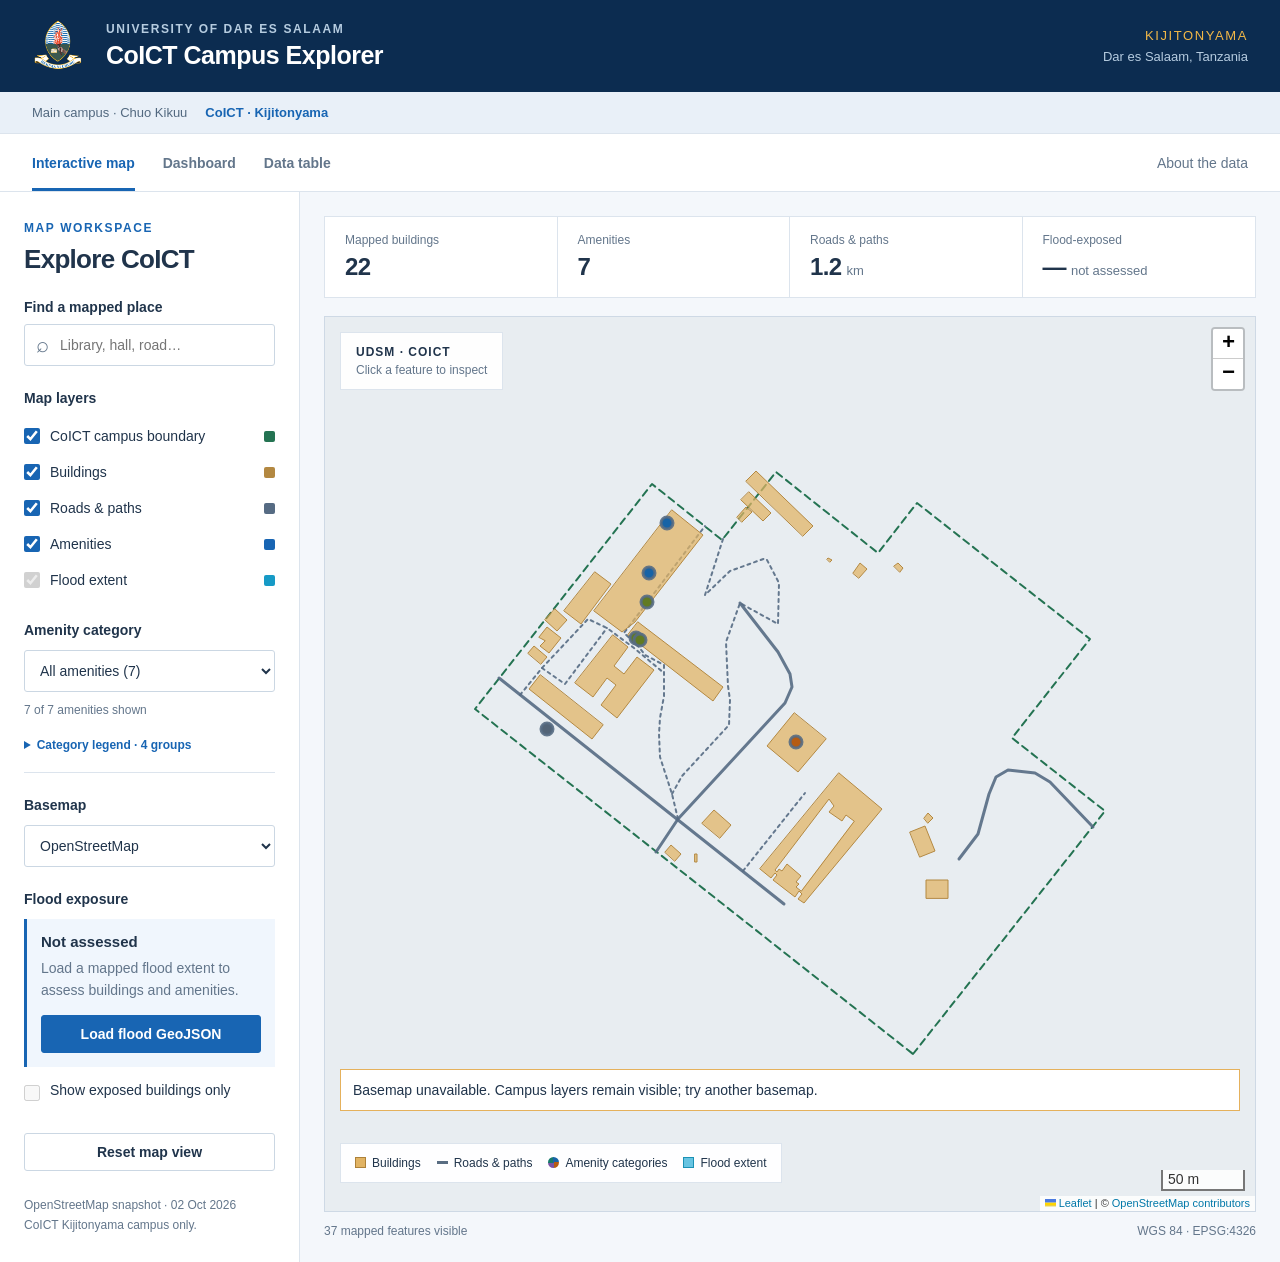
==== commit a038a9d6: "Categorize campus amenities with map colours, filters, dashboard counts and CSV groups" ====
--- a/docs/coict/index.html
+++ b/docs/coict/index.html
@@ -1,11 +1,11 @@
 <!doctype html>
-<html lang="en"><head><meta charset="UTF-8"><meta name="viewport" content="width=device-width,initial-scale=1"><title>UDSM CoICT Campus Explorer</title><meta name="description" content="Explore CoICT Kijitonyama campus buildings, roads and amenities, and assess exposure using a flood-extent GeoJSON layer."><link rel="icon" type="image/png" href="../assets/udsm-logo.png"><link rel="stylesheet" href="../vendor/leaflet.css"><link rel="stylesheet" href="../styles.css"></head>
+<html lang="en"><head><meta charset="UTF-8"><meta name="viewport" content="width=device-width,initial-scale=1"><title>UDSM CoICT Campus Explorer</title><meta name="description" content="Explore CoICT Kijitonyama campus buildings, roads and amenities, and assess exposure using a flood-extent GeoJSON layer."><link rel="icon" type="image/png" href="../assets/udsm-logo.png"><link rel="stylesheet" href="../vendor/leaflet.css"><link rel="stylesheet" href="../styles.css"><link rel="stylesheet" href="../assets/branding.css"><link rel="stylesheet" href="../amenity-categories.css"></head>
 <body><header class="masthead"><img class="brandmark" src="../assets/udsm-logo.png" alt="University of Dar es Salaam crest" width="58" height="64"><div><div class="eyebrow">UNIVERSITY OF DAR ES SALAAM</div><h1>CoICT Campus Explorer</h1></div><div class="location">KIJITONYAMA <span>Dar es Salaam, Tanzania</span></div></header>
 <nav class="campus-nav" aria-label="Choose campus"><a href="../">Main campus · Chuo Kikuu</a><a class="active" aria-current="page" href="./">CoICT · Kijitonyama</a></nav>
 <nav class="tabs" aria-label="Explorer views"><button class="active" data-view="map" aria-current="page">Interactive map</button><button data-view="dashboard">Dashboard</button><button data-view="table">Data table</button><button class="about-link" id="aboutBtn">About the data</button></nav>
 <div id="loadState" role="status" class="loading">Loading campus map and infrastructure…</div>
-<main id="app" hidden><section class="view active" id="view-map"><aside class="sidebar"><div class="sidebar-title"><span class="eyebrow">MAP WORKSPACE</span><h2>Explore CoICT</h2></div><label for="search" class="field-label">Find a mapped place</label><div class="searchbox"><span aria-hidden="true">⌕</span><input id="search" placeholder="Library, hall, road…" type="search"></div><div class="section-label">Map layers</div><div id="layerControls"></div><div class="section-label">Basemap</div><select id="basemap" aria-label="Basemap"><option value="street">OpenStreetMap</option><option value="light">Light map · CARTO</option><option value="satellite">Satellite · Esri</option></select><div class="section-label">Flood exposure</div><div class="flood-info"><strong id="floodLabel">Not assessed</strong><p id="floodDescription">Load a mapped flood extent to assess buildings and amenities.</p><label class="button primary file-button" for="floodFile">Load flood GeoJSON<input id="floodFile" type="file" accept=".geojson,.json,application/geo+json,application/json"></label><button id="clearFlood" class="textbutton" hidden>Remove flood layer</button></div><label class="checkrow exposure-only"><input type="checkbox" id="exposedOnly" disabled><span>Show exposed buildings only</span></label><p id="analysisStatus" role="status" class="notice"></p><button id="reset" class="button full">Reset map view</button><div class="source-note">OpenStreetMap snapshot · 02 Oct 2026<br>CoICT Kijitonyama campus only.</div></aside><div class="map-workspace"><div class="map-summary" id="mapSummary"></div><div class="map-frame"><div id="map" role="region" aria-label="Interactive map of UDSM CoICT Kijitonyama Campus"></div><div class="map-caption">UDSM · COICT <span>Click a feature to inspect</span></div><div class="legend" aria-label="Map legend"><span><i class="legend-building"></i>Buildings</span><span><i class="legend-road"></i>Roads & paths</span><span><i class="legend-amenity"></i>Amenities</span><span><i class="legend-flood"></i>Flood extent</span></div><div id="tileWarning" class="tile-warning" hidden>Basemap unavailable. Campus layers remain visible; try another basemap.</div></div><div class="map-foot"><span id="visibleCount"></span><span>WGS 84 · EPSG:4326</span></div></div></section>
-<section class="view page" id="view-dashboard"><div class="page-heading"><div class="eyebrow">CAMPUS OVERVIEW</div><h2>Infrastructure & exposure</h2><p>Mapped features within the CoICT Kijitonyama campus boundary.</p></div><div id="metrics" class="metrics"></div><div class="dashboard-grid"><article class="panel"><div class="panel-header"><h3>Buildings by recorded type</h3><span>Footprints</span></div><div id="buildingChart"></div></article><article class="panel"><div class="panel-header"><h3>Amenities by category</h3><span>Mapped features</span></div><div id="amenityChart"></div></article><article class="panel"><div class="panel-header"><h3>Road & path network</h3><span>Length in km</span></div><div id="roadChart"></div></article><article class="panel exposure-panel"><div class="panel-header"><h3>Flood exposure</h3><span id="floodTag">No layer loaded</span></div><div id="floodPanel"></div></article></div><div class="dashboard-note">A missing map feature does not mean a facility does not exist. Exposure is geometric overlap with the supplied flood polygon; it does not describe flood depth, damage or building safety.</div></section>
-<section class="view page" id="view-table"><div class="page-heading"><div class="eyebrow">CAMPUS RECORDS</div><h2>Infrastructure data</h2><p>Inspect mapped records and export the current selection.</p></div><div class="table-tools"><label>Feature layer<select id="tableLayer"><option value="amenities">Amenities</option><option value="buildings">Buildings</option><option value="roads">Roads & paths</option></select></label><label class="table-search">Search records<input id="tableSearch" type="search" placeholder="Search name, type or OSM ID"></label><button id="export" class="button primary">Download CSV</button></div><div class="table-wrap"><table><thead><tr><th scope="col"><button data-sort="name">Name ↕</button></th><th scope="col"><button data-sort="category">Type ↕</button></th><th scope="col">OSM ID</th><th scope="col">Flood exposure</th><th scope="col">Map</th></tr></thead><tbody id="records"></tbody></table></div><div class="pagination"><span id="tableCount"></span><div><button id="prev" class="button">Previous</button><span id="pageNumber"></span><button id="next" class="button">Next</button></div></div></section></main>
-<dialog id="about"><div class="dialog-heading"><h2>About the data</h2><button id="closeAbout" aria-label="Close data information">×</button></div><p>An independent campus explorer inspired by the Tabata Flood & Infrastructure Explorer. This is not an official UDSM service.</p><h3>Campus infrastructure</h3><p>OpenStreetMap snapshot retrieved on 2 October 2026. Features are selected within the mapped CoICT Kijitonyama campus polygon in OpenStreetMap (way 478260661). This is a community-mapped campus extent, not a surveyed university ownership boundary. Roads are clipped to this boundary; buildings are selected by a point inside each footprint.</p><p>Counts represent mapped OSM objects. Missing features, unnamed buildings and duplicated facility records are possible. “Unspecified” means the source records a building without a specific type.</p><h3>Flood analysis</h3><p>No flood hazard dataset is bundled. Load a WGS 84 (EPSG:4326) GeoJSON Polygon or MultiPolygon, Feature or FeatureCollection exported from QGIS. Maximum file size: 5 MB. Mixed geometry collections are not accepted.</p><p>A building is exposed if any part of its footprint intersects a supplied flood polygon. An amenity is exposed if its mapped point is within or on a flood polygon. Analysis runs locally in your browser; files are not uploaded. Results are not a flood forecast or a safety assessment.</p><div class="source-links"><a href="https://www.openstreetmap.org/way/478260661" target="_blank" rel="noopener">OSM CoICT campus boundary</a><a href="https://www.udsm.ac.tz/directorate-students-services/coict-hostels" target="_blank" rel="noopener">UDSM CoICT information</a><a href="https://www.openstreetmap.org/copyright" target="_blank" rel="noopener">© OpenStreetMap contributors · ODbL</a></div></dialog>
-<script src="../vendor/leaflet.js"></script><script src="../vendor/turf.min.js"></script><script src="../analysis.js"></script><script src="config.js"></script><script src="../app.js"></script></body></html>
+<main id="app" hidden><section class="view active" id="view-map"><aside class="sidebar"><div class="sidebar-title"><span class="eyebrow">MAP WORKSPACE</span><h2>Explore CoICT</h2></div><label for="search" class="field-label">Find a mapped place</label><div class="searchbox"><span aria-hidden="true">⌕</span><input id="search" placeholder="Library, hall, road…" type="search"></div><div class="section-label">Map layers</div><div id="layerControls"></div><label class="section-label category-field-label" for="amenityGroup">Amenity category</label><select id="amenityGroup"></select><p id="amenityFilterStatus" class="category-status" role="status"></p><details class="amenity-categories"><summary id="amenityLegendTitle">Category legend</summary><div id="amenityLegend"></div><p>Colours identify categories. A red outline marks flood-exposed amenities.</p></details><div class="section-label">Basemap</div><select id="basemap" aria-label="Basemap"><option value="street">OpenStreetMap</option><option value="light">Light map · CARTO</option><option value="satellite">Satellite · Esri</option></select><div class="section-label">Flood exposure</div><div class="flood-info"><strong id="floodLabel">Not assessed</strong><p id="floodDescription">Load a mapped flood extent to assess buildings and amenities.</p><label class="button primary file-button" for="floodFile">Load flood GeoJSON<input id="floodFile" type="file" accept=".geojson,.json,application/geo+json,application/json"></label><button id="clearFlood" class="textbutton" hidden>Remove flood layer</button></div><label class="checkrow exposure-only"><input type="checkbox" id="exposedOnly" disabled><span>Show exposed buildings only</span></label><p id="analysisStatus" role="status" class="notice"></p><button id="reset" class="button full">Reset map view</button><div class="source-note">OpenStreetMap snapshot · 02 Oct 2026<br>CoICT Kijitonyama campus only.</div></aside><div class="map-workspace"><div class="map-summary" id="mapSummary"></div><div class="map-frame"><div id="map" role="region" aria-label="Interactive map of UDSM CoICT Kijitonyama Campus"></div><div class="map-caption">UDSM · COICT <span>Click a feature to inspect</span></div><div class="legend" aria-label="Map legend"><span><i class="legend-building"></i>Buildings</span><span><i class="legend-road"></i>Roads & paths</span><span><i class="legend-amenity category-colour-key"></i>Amenity categories</span><span><i class="legend-flood"></i>Flood extent</span></div><div id="tileWarning" class="tile-warning" hidden>Basemap unavailable. Campus layers remain visible; try another basemap.</div></div><div class="map-foot"><span id="visibleCount"></span><span>WGS 84 · EPSG:4326</span></div></div></section>
+<section class="view page" id="view-dashboard"><div class="page-heading"><div class="eyebrow">CAMPUS OVERVIEW</div><h2>Infrastructure & exposure</h2><p>Mapped features within the CoICT Kijitonyama campus boundary.</p></div><div id="metrics" class="metrics"></div><div class="dashboard-grid"><article class="panel"><div class="panel-header"><h3>Buildings by recorded type</h3><span>Footprints</span></div><div id="buildingChart"></div></article><article class="panel"><div class="panel-header"><h3>Amenities by category</h3><span>Click a category to view its map</span></div><div id="amenityChart"></div></article><article class="panel"><div class="panel-header"><h3>Road & path network</h3><span>Length in km</span></div><div id="roadChart"></div></article><article class="panel exposure-panel"><div class="panel-header"><h3>Flood exposure</h3><span id="floodTag">No layer loaded</span></div><div id="floodPanel"></div></article></div><div class="dashboard-note">A missing map feature does not mean a facility does not exist. Exposure is geometric overlap with the supplied flood polygon; it does not describe flood depth, damage or building safety.</div></section>
+<section class="view page" id="view-table"><div class="page-heading"><div class="eyebrow">CAMPUS RECORDS</div><h2>Infrastructure data</h2><p>Inspect mapped records and export the current selection.</p></div><div class="table-tools"><label>Feature layer<select id="tableLayer"><option value="amenities">Amenities</option><option value="buildings">Buildings</option><option value="roads">Roads & paths</option></select></label><label id="tableAmenityGroupControl">Amenity category<select id="tableAmenityGroup"></select></label><label class="table-search">Search records<input id="tableSearch" type="search" placeholder="Search name, type or OSM ID"></label><button id="export" class="button primary">Download CSV</button></div><div class="table-wrap"><table><thead><tr><th scope="col"><button data-sort="name">Name ↕</button></th><th scope="col"><button data-sort="amenityGroup">Category ↕</button></th><th scope="col"><button data-sort="category">OSM type ↕</button></th><th scope="col">OSM ID</th><th scope="col">Flood exposure</th><th scope="col">Map</th></tr></thead><tbody id="records"></tbody></table></div><div class="pagination"><span id="tableCount"></span><div><button id="prev" class="button">Previous</button><span id="pageNumber"></span><button id="next" class="button">Next</button></div></div></section></main>
+<dialog id="about"><div class="dialog-heading"><h2>About the data</h2><button id="closeAbout" aria-label="Close data information">×</button></div><p>An independent campus explorer inspired by the Tabata Flood & Infrastructure Explorer. This is not an official UDSM service.</p><h3>Campus infrastructure</h3><p>OpenStreetMap snapshot retrieved on 2 October 2026. Features are selected within the mapped CoICT Kijitonyama campus polygon in OpenStreetMap (way 478260661). This is a community-mapped campus extent, not a surveyed university ownership boundary. Roads are clipped to this boundary; buildings are selected by a point inside each footprint.</p><p>Counts represent mapped OSM objects. Missing features, unnamed buildings and duplicated facility records are possible. “Unspecified” means the source records a building without a specific type.</p><h3>Amenity categories</h3><p>Amenities are grouped by their recorded OpenStreetMap amenity type. Category colours and filters apply to the map and amenity table. Original OSM types remain visible in popups, records and CSV exports. Dashboard counts and flood exposure describe the complete campus dataset.</p><h3>Flood analysis</h3><p>No flood hazard dataset is bundled. Load a WGS 84 (EPSG:4326) GeoJSON Polygon or MultiPolygon, Feature or FeatureCollection exported from QGIS. Maximum file size: 5 MB. Mixed geometry collections are not accepted.</p><p>A building is exposed if any part of its footprint intersects a supplied flood polygon. An amenity is exposed if its mapped point is within or on a flood polygon. Analysis runs locally in your browser; files are not uploaded. Results are not a flood forecast or a safety assessment.</p><div class="source-links"><a href="https://www.openstreetmap.org/way/478260661" target="_blank" rel="noopener">OSM CoICT campus boundary</a><a href="https://www.udsm.ac.tz/directorate-students-services/coict-hostels" target="_blank" rel="noopener">UDSM CoICT information</a><a href="https://www.openstreetmap.org/copyright" target="_blank" rel="noopener">© OpenStreetMap contributors · ODbL</a></div></dialog>
+<script src="../vendor/leaflet.js"></script><script src="../vendor/turf.min.js"></script><script src="../analysis.js"></script><script src="config.js"></script><script src="../amenity-categories.js"></script><script src="../app.js?v=amenities-1"></script></body></html>
--- a/docs/assets/branding.css
+++ b/docs/assets/branding.css
@@ -0,0 +1,2 @@
+.brandmark{width:58px;height:64px;object-fit:contain;flex-shrink:0;border:0;display:block}
+@media(max-width:720px){.brandmark{width:48px;height:54px}}
--- a/docs/amenity-categories.css
+++ b/docs/amenity-categories.css
@@ -0,0 +1,18 @@
+.category-field-label{display:block}
+.category-status{font-size:12px;color:var(--muted);margin:9px 0;line-height:1.5}
+.amenity-categories{font-size:12px;border-bottom:1px solid var(--line);padding:3px 0 13px}
+.amenity-categories summary{cursor:pointer;color:var(--blue);font-weight:600;padding:7px 0}
+.amenity-categories p{color:var(--muted);line-height:1.5;margin:12px 0 0}
+.category-legend-row{display:grid;grid-template-columns:10px 1fr 24px;align-items:center;gap:9px;margin:10px 0}
+.category-legend-row i,.category-tag i{width:10px;height:10px;border-radius:50%;display:inline-block;flex-shrink:0}
+.category-legend-row strong{text-align:right;font-variant-numeric:tabular-nums}
+.category-tag{display:inline-flex;gap:7px;align-items:center;font-size:12px;line-height:1.5}
+.category-bar{border:0;background:transparent;padding:7px 0;width:100%;text-align:left;color:var(--ink);font:inherit;grid-template-columns:minmax(155px,1.2fr) minmax(50px,1fr) 35px;cursor:pointer}
+.category-bar .bar-name{white-space:normal;line-height:1.4;font-size:13px}
+.category-bar:hover{background:#f0f5fb}
+.category-bar:focus-visible,summary:focus-visible{outline:2px solid var(--blue);outline-offset:3px}
+.table-tools{flex-wrap:wrap}
+.table-tools [hidden]{display:none}
+@media(max-width:720px){#amenityGroup,.category-status,.amenity-categories{grid-column:1/-1}.category-status{margin:0}.category-bar{grid-template-columns:minmax(125px,1.2fr) minmax(30px,1fr) 25px;gap:8px}.category-bar .bar-name{font-size:12px}}
+
+.category-colour-key{background:conic-gradient(#1763a6 0 25%,#b55b12 25% 50%,#7953a4 50% 75%,#16796c 75% 100%)}
